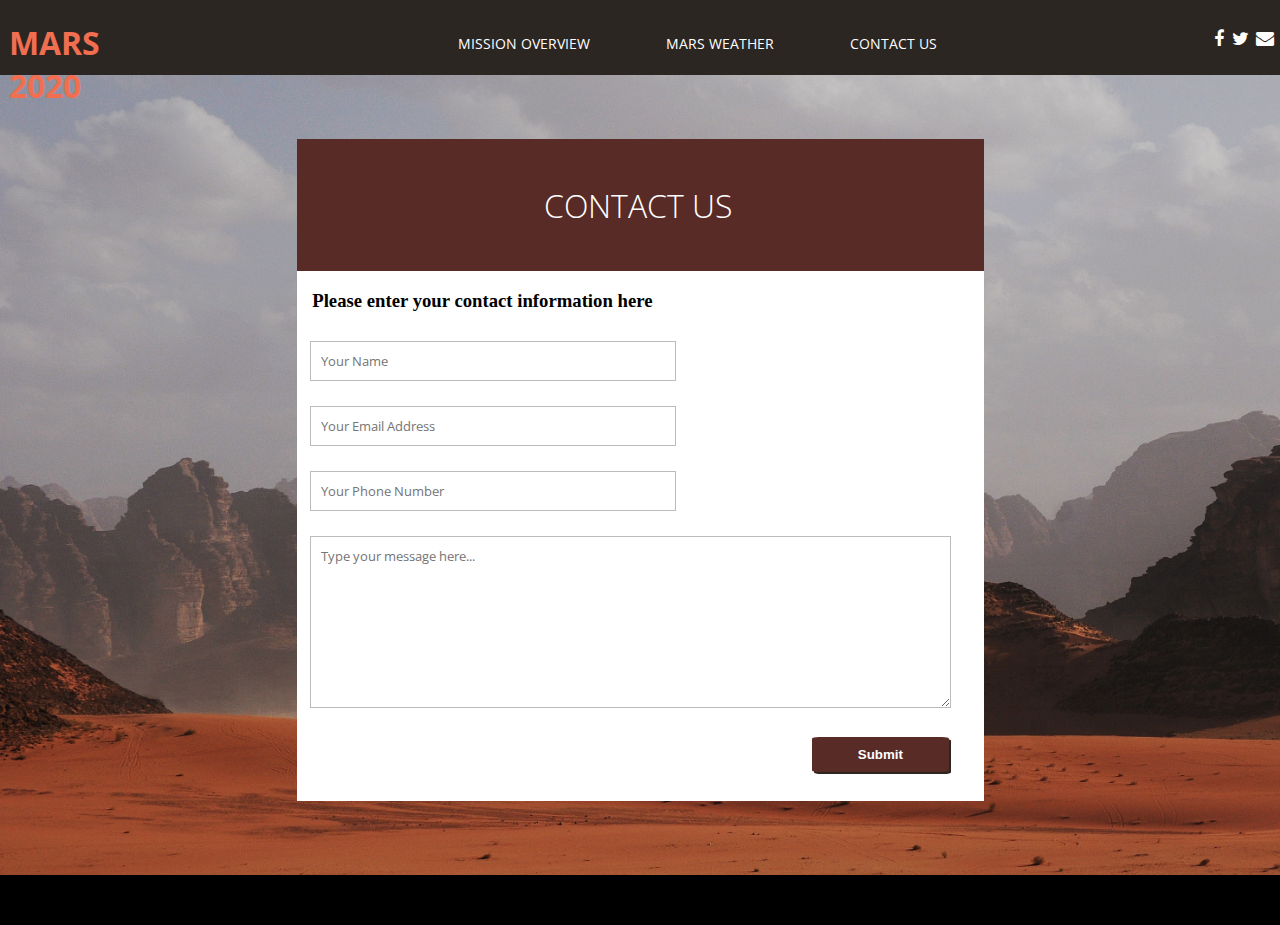
==== contact.html @ 91cb97eb "Initial commit" ====
<!DOCTYPE html>
<html id="contactHTML" lang="en" dir="ltr">
  <head>
    <meta charset="utf-8">
    <meta name="viewport" content="width=device-width, initial-scale=1.0">
    <title>Mars 2020 | Contact Us</title>
    <link rel="stylesheet" href="https://cdnjs.cloudflare.com/ajax/libs/font-awesome/4.7.0/css/font-awesome.min.css">
    <link href="https://fonts.googleapis.com/css?family=Open+Sans&display=swap" rel="stylesheet">
    <link rel="stylesheet" href="/css/style.css">
  </head>
  <body>
    <div id="container">
      <header>
        <h1><a id="logoLink" href="index.html">MARS 2020</a></h1>
        <nav>
          <ul>
            <li class="dropdown">
              <a href="javascript:void(0)" class="dropbtn"><a href="overview.html">Mission Overview</a></a>
              <div class="dropdown-content">
                <a href="timeline.html">Mission Timeline</a>
              </div>
            </li>
            <li><a href="weather.html">Mars Weather</a></li>
            <li><a href="contact.html">Contact Us</a></li>
          </ul>
        </nav>
        <div class="social">
          <a href="#" class="fa fa-facebook"></a>
          <a href="#" class="fa fa-twitter"></a>
          <a href="#" class="fa fa-envelope"></a>
        </div>
      </header>
      <main>
        <section id="contactBox">
          <div id="contactHeader">
            <h2 id="contactH2">CONTACT US</h2>
          </div>
          <form id="marsForm" action="submit.php" method="post">
            <fieldset>
              <legend>
                <h3 id="formH3">Please enter your contact information here</h3>
              </legend>
              <label for="Name"><input id="Name" placeholder="Your Name" type="text" name="Name"></label>
            </fieldset>
            <fieldset>
              <label for="Email"><input id="Email" placeholder="Your Email Address" type="text" name="email"></label>
            </fieldset>
            <fieldset>
              <label for="Number"><input id="Number" placeholder="Your Phone Number" type="tel" name="Number"></label>
            </fieldset>
            <fieldset>
              <label for="Textarea"><textarea id="Textarea" placeholder="Type your message here..."></textarea></label>
            </fieldset>
            <fieldset>
              <button type="submit" name="submit" id="submit">Submit</button>
            </fieldset>
          </form>
        </section>
      </main>
      <footer>
      </footer>
    </div>
  </body>
</html>
---- css/style.css ----
html {
  margin: 0;
  padding: 0;
  background: black;
  background-image: url(/images/marsRover.jpg);
  background-repeat: no-repeat;
  background-size: cover;
}

#contactHTML {
  margin: 0;
  padding: 0;
  background: black;
  background-image: url(/images/mars2.jpg);
  background-repeat: no-repeat;
  background-size: cover;
}

body {
  margin: 0;
  padding: 0;
}

#callToAction {
  position: absolute;
  width: 150px;
  height: 100px;
  top: 53%;
  left: 45%;
}

#container {
  display: grid;
  grid-template-areas: "header"
                       "main"
                       "footer";
}

header {
  grid-area: header;
  height: 75px;
  display: grid;
  grid-template-rows: 100%;
  grid-template-columns: 13.3% 81.3% 5.3%;
  background: #2c2622;
  color: white;
  font-family: 'Open Sans', sans-serif;
}

main {
  grid-area: main;
  height: 800px;
}

footer {
  grid-area: footer;
  height: 50px;
  background: black;
}

h1 {
  width: 100%;
  margin-left: 5%;
  color: #F26E50;
}


/* Navigation */
nav {
  width: 100%;
}

li:first-of-type {
  margin-left: 20%;
}

ul {
}

li {
  list-style: none;
  display: inline-block;
  font-size: 14px;
  text-transform: uppercase;
  margin-left: 4%;
  margin-top: 1%;
}

li:first-of-type:hover {
  color: orange;
}

a {
  cursor: pointer;
}

a:hover {
  color: #f26e50;
}


/*Dropdown Menu*/
li a, .dropbtn {
  display: inline-block;
  color: white;
  text-align: center;
  padding: 8.24px 16px;
  text-decoration: none;
}

li a:hover, .dropdown:hover .dropbtn {
  background-color: #2c2622;
}

li.dropdown {
  display: inline-block;
}

.dropdown-content {
  display: none;
  position: absolute;
  background-color: #2c2622;
  min-width: 160px;
  box-shadow: 0px 2px 8px 0px #2c2622;
  z-index: 1;
  left: 33.7%;
}

.dropdown-content a {
  color: white;
  padding: 12px 16px;
  text-decoration: none;
  display: block;
  text-align: left;
}

.dropdown-content a:hover {background-color: #f26e50;}

.dropdown:hover .dropdown-content {
  display: block;
}


/*Social Media and Mail icons */
.social {
  width: 100%;
}

.fa {
  font-size: 18px;
  margin-top: 44%;
  margin-left: 5%;
  text-decoration: none;
  color: white;
}


/* FRONTPAGE */
#welcomeText {
  margin-left: 53%;
  margin-top: 5%;
  margin-bottom: 0;
  font-size: 63px;
  color: white;
  font-family: 'Open Sans', sans-serif;
  font-weight: 300;
  text-shadow: 2px 2px black;
}

.subText {
  margin-left: 57%;
  margin-top: -0.2%;
  color: white;
  font-size: 20px;
  font-family: 'Open Sans', sans-serif;
  background: #2c2622;
  width: 28%;
  text-align: center;
  box-shadow: 2px 2px #2c2622;
}


/*Contact Form styles*/
#contactBox {
  width: 687px;
  height: 662px;
  background: white;
  margin: 0 auto;
  margin-top: 5%;
}

#contactHeader {
  background: #592B27;
  width: 100%;
  height: 20%;
}

#contactH2 {
  padding-left: 36%;
  padding-top: 6.5%;
  color: white;
  font-family: 'Open Sans', sans-serif;
  font-size: 32px;
  font-weight: 300;
}

#logoLink {
    text-decoration: none;
    color: #F26E50;
}

#marsForm {

}

fieldset {
  border: none;
  margin: 0 0 10px;
  padding: 0;
  padding-top: 10px;
  margin-left: 2%;
  width: 100%;
}

#marsForm input[type="text"],
#marsForm input[type="tel"],
#marsForm input[type="email"],
#marsForm textarea {
  width: 50%;
  border: 1px solid #bbb;
  margin: 0 0 5px;
  padding: 10px;
  font-family: 'Open Sans', sans-serif;
}
#marsForm textarea {
  height: 150px;
  width: 90%;
  max-width: 100%;
}
#marsForm button[type="submit"] {
  padding: 10px;
  width: 20%;
  background: #592b27;
  color: white;
  font-weight: 700;
  border: none;
  margin-left: 73%;
  box-shadow: 2px 2px #2c2622;
  border: none;
  border-radius: 5%;
}
#marsForm button[type="submit"]:hover {
  background: darkgreen;
  color: white;
  text-transform: uppercase;
  font-weight: 700;
  opacity: 0.8;
  cursor: pointer;
}
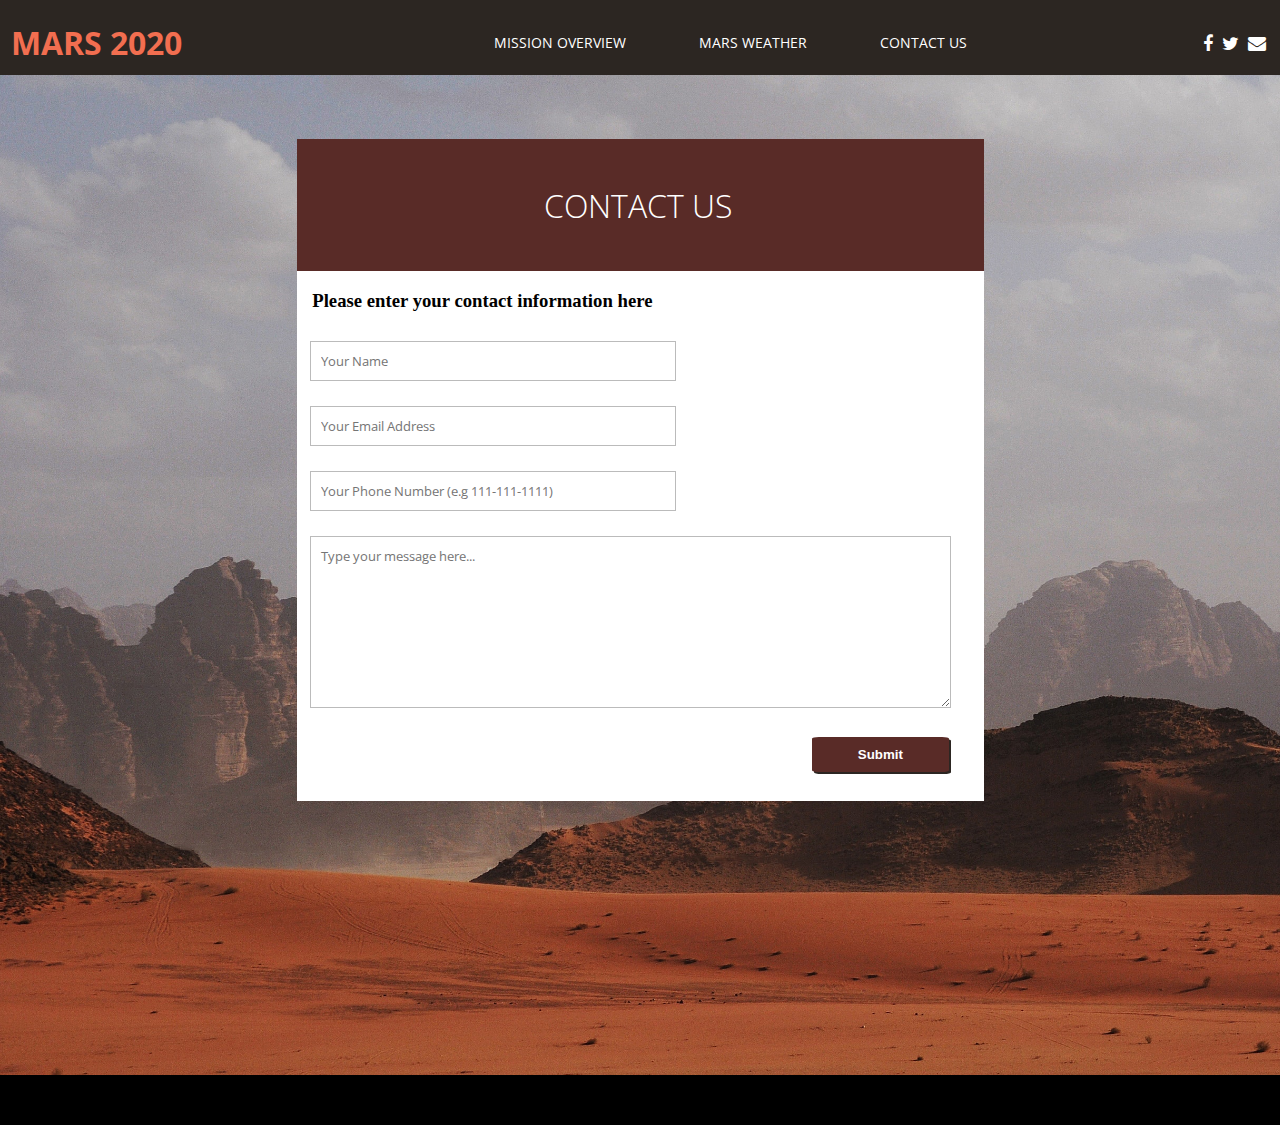
==== commit ca963f5d: "General markup and styling of site" ====
--- a/contact.html
+++ b/contact.html
@@ -1,12 +1,12 @@
 <!DOCTYPE html>
-<html id="contactHTML" lang="en" dir="ltr">
+<html class="navigationHTML" id="contactHTML" lang="en" dir="ltr">
   <head>
     <meta charset="utf-8">
     <meta name="viewport" content="width=device-width, initial-scale=1.0">
     <title>Mars 2020 | Contact Us</title>
     <link rel="stylesheet" href="https://cdnjs.cloudflare.com/ajax/libs/font-awesome/4.7.0/css/font-awesome.min.css">
     <link href="https://fonts.googleapis.com/css?family=Open+Sans&display=swap" rel="stylesheet">
-    <link rel="stylesheet" href="/css/style.css">
+    <link rel="stylesheet" href="css/style.css">
   </head>
   <body>
     <div id="container">
@@ -24,18 +24,28 @@
             <li><a href="contact.html">Contact Us</a></li>
           </ul>
         </nav>
+        <div class="burger">
+          <div class="line"></div>
+          <div class="line"></div>
+          <div class="line"></div>
+          <div class="social">
+            <a href="#" class="fa fa-facebook"></a>
+            <a href="#" class="fa fa-twitter"></a>
+            <a href="#" class="fa fa-envelope"></a>
+          </div>
+        </div>
         <div class="social">
           <a href="#" class="fa fa-facebook"></a>
           <a href="#" class="fa fa-twitter"></a>
           <a href="#" class="fa fa-envelope"></a>
         </div>
       </header>
-      <main>
+      <main class="main" id="contactMain">
         <section id="contactBox">
           <div id="contactHeader">
             <h2 id="contactH2">CONTACT US</h2>
           </div>
-          <form id="marsForm" action="submit.php" method="post">
+          <form name="marsForm" id="marsForm" action="submit.php" method="post" onsubmit="return formValitation()">
             <fieldset>
               <legend>
                 <h3 id="formH3">Please enter your contact information here</h3>
@@ -46,10 +56,10 @@
               <label for="Email"><input id="Email" placeholder="Your Email Address" type="text" name="email"></label>
             </fieldset>
             <fieldset>
-              <label for="Number"><input id="Number" placeholder="Your Phone Number" type="tel" name="Number"></label>
+              <label for="Number"><input id="Number" placeholder="Your Phone Number (e.g 111-111-1111)" type="tel" name="Number"></label>
             </fieldset>
             <fieldset>
-              <label for="Textarea"><textarea id="Textarea" placeholder="Type your message here..."></textarea></label>
+              <label for="Textarea"><textarea id="Textarea" placeholder="Type your message here..." name="text"></textarea></label>
             </fieldset>
             <fieldset>
               <button type="submit" name="submit" id="submit">Submit</button>
@@ -57,8 +67,16 @@
           </form>
         </section>
       </main>
-      <footer>
+      <div id="newMain"></div>
+      <footer id="footer">
+        <div class="socialMobile">
+          <a href="#" class="fa fa-facebook"></a>
+          <a href="#" class="fa fa-twitter"></a>
+          <a href="#" class="fa fa-envelope"></a>
+        </div>
       </footer>
     </div>
+    <script src="/js/script.js"></script>
+    <script src="js/form.js"></script>
   </body>
 </html>
--- a/css/style.css
+++ b/css/style.css
@@ -7,26 +7,9 @@
   background-size: cover;
 }
 
-#contactHTML {
-  margin: 0;
-  padding: 0;
-  background: black;
-  background-image: url(/images/mars2.jpg);
-  background-repeat: no-repeat;
-  background-size: cover;
-}
-
 body {
   margin: 0;
   padding: 0;
-}
-
-#callToAction {
-  position: absolute;
-  width: 150px;
-  height: 100px;
-  top: 53%;
-  left: 45%;
 }
 
 #container {
@@ -41,7 +24,7 @@
   height: 75px;
   display: grid;
   grid-template-rows: 100%;
-  grid-template-columns: 13.3% 81.3% 5.3%;
+  grid-template-columns: 17.3% 75.3% 7.3%;
   background: #2c2622;
   color: white;
   font-family: 'Open Sans', sans-serif;
@@ -49,7 +32,7 @@
 
 main {
   grid-area: main;
-  height: 800px;
+  height: 1000px;
 }
 
 footer {
@@ -62,6 +45,10 @@
   width: 100%;
   margin-left: 5%;
   color: #F26E50;
+}
+
+p {
+  font-family: 'Open Sans', sans-serif;
 }
 
 
@@ -143,15 +130,19 @@
 
 /*Social Media and Mail icons */
 .social {
-  width: 100%;
+  margin: 0 auto;
+}
+
+.socialMobile {
+  display: none;
 }
 
 .fa {
   font-size: 18px;
-  margin-top: 44%;
-  margin-left: 5%;
   text-decoration: none;
   color: white;
+  margin-top: 35px;
+  margin-left: 5px;
 }
 
 
@@ -181,6 +172,15 @@
 
 
 /*Contact Form styles*/
+#contactHTML {
+  margin: 0;
+  padding: 0;
+  background: black;
+  background-image: url(/images/mars2.jpg);
+  background-repeat: no-repeat;
+  background-size: cover;
+}
+
 #contactBox {
   width: 687px;
   height: 662px;
@@ -257,3 +257,335 @@
   opacity: 0.8;
   cursor: pointer;
 }
+
+
+.burger {
+  display: none;
+}
+
+
+/* TABLET STYLES */
+
+@media screen and (max-width: 980px) {
+  header {
+    grid-area: header;
+    height: 100px;
+    display: grid;
+    grid-template-rows: 100%;
+    grid-template-columns: 17.3% 75.3% 7.3%;
+    background: #2c2622;
+    color: white;
+    font-family: 'Open Sans', sans-serif;
+  }
+
+  #container {
+    width: 100%;
+    max-width: 980px;
+  }
+
+  #newMain {
+    display: none;
+  }
+
+  .main {
+    height: 1100px;
+  }
+
+  h1 {
+    margin-top: 15%;
+    margin-left: 7%;
+    text-align: center;
+  }
+
+  h2#welcomeText {
+    margin-left: 6%;
+    margin-top: 30%;
+  }
+
+  .subText {
+    margin-left: 6%;
+    width: 70%;
+  }
+
+  .social {
+    display: none;
+  }
+
+  .burger {
+    display: block;
+  }
+
+  .line {
+    background: white;
+    width: 65%;
+    height: 6%;
+    margin-top: 12%;
+  }
+
+  .line:first-of-type {
+    margin-top: 65%;
+  }
+
+  ul {
+    display: none;
+  }
+
+
+  /* Burger Div */
+  .burgerDiv {
+    width: 100%;
+    background: #592B27;
+    display: grid;
+    grid-template-columns: 100%;
+    grid-template-rows: 22% 22% 22% 22%;
+    font-family: 'Open Sans', sans-serif;
+  }
+
+  div.burgerLinks a {
+    width: 100%;
+    font-size: 32px;
+    color: white;
+    padding-top: 7%;
+    margin-left: 33%;
+    text-align: center;
+  }
+
+  .linkHr {
+    width: 100%;
+    margin-top: 15.3%;
+  }
+
+  .linkH3 {
+    margin-left: 0%;
+    margin-top: 4.7%;
+  }
+
+  .linkH3:first-of-type {
+    margin-left: 0%;
+    margin-top: -2%;
+  }
+
+  .containDiv {
+    display: block;
+    padding-top: 70px;
+    padding-bottom: 0px;
+    background: #592B27;
+  }
+
+  .containDivNone {
+    display: none;
+  }
+
+  .close {
+    position: absolute;
+    font-size: 50px;
+    color: white;
+    top: 5%;
+    right: 3%;
+  }
+
+  .closeHidden {
+    display: none;
+  }
+
+  .open {
+    display: inline-block;
+  }
+
+/*CONTACT US STYLES*/
+#contactBox {
+  width: 90%;
+  height: 900px;
+}
+
+#contactHTML {
+  margin: 0;
+  padding: 0;
+  background: black;
+  background-image: url(/images/mars2.jpg);
+  background-repeat: no-repeat;
+  background-size: cover;
+}
+}
+
+@media screen and (max-width: 480px) {
+  html {
+    height: 100%;
+  }
+
+  header {
+    height: 100px;
+    grid-template-rows: 100%;
+    grid-template-columns: 50% 35% 15%;
+    background: #2c2622;
+    color: white;
+    font-family: 'Open Sans', sans-serif;
+  }
+
+  #container {
+    width: 100%;
+    max-width: 480px;
+  }
+
+  .main {
+    height: 580px;
+  }
+
+  .socialMobile {
+    margin-left: 25%;
+  }
+
+  .fa {
+    font-size: 32px;
+    margin-left: 10%;
+    margin-bottom: 0%;
+    margin-top: 7%;
+  }
+
+  footer {
+    opacity: 0.8;
+    height: 70px;
+  }
+
+
+  /*FRONTPAGE STYLES*/
+  h2#welcomeText {
+    margin-left: 1%;
+    margin-top: 1%;
+    font-size: 42px;
+  }
+
+  .subText {
+    font-size: 16px;
+    width: 90%;
+  }
+
+
+  /*CONTACT US STYLES*/
+  #contactMain {
+    height: 700px;
+  }
+
+  #contactBox {
+    width: 100%;
+    height: 100%;
+    margin-top: -7%;
+    text-align: center;
+  }
+
+  #contactH2 {
+    padding-top: 10%;
+    padding-left: 0%;
+    width: 100%;
+  }
+
+  #contactHeader {
+  }
+
+  #contactHTML {
+    margin: 0;
+    padding: 0;
+    background: black;
+    background-image: url(/images/mars2.jpg);
+    background-repeat: no-repeat;
+    background-size: cover;
+  }
+
+
+  /* Burger Div */
+  .burgerDiv {
+    width: 100%;
+    display: grid;
+    grid-template-columns: 100%;
+    grid-template-rows: 22% 22% 22% 22%;
+    text-align: center;
+  }
+
+  div.burgerLinks a {
+    width: 100%;
+    font-size: 22px;
+    padding-top: 0;
+    margin-left: 0%;
+    text-align: center;
+    text-decoration: none;
+  }
+
+  .linkHr {
+    width: 100%;
+    margin-top: 16.3%;
+    padding-top: 0%;
+  }
+
+  .linkH3 {
+    margin-left: 0%;
+    margin-top: 13%;
+  }
+
+  .linkH3:first-of-type {
+    margin-left: 0%;
+    margin-top: -9%;
+  }
+
+  .containDiv {
+    padding-top: 80px;
+  }
+
+  .close {
+    position: absolute;
+    font-size: 30px;
+    color: white;
+    top: 0%;
+    right: 5%;
+    font-weight: bold;
+  }
+
+
+  /*Contact Form styles*/
+  #contactHTML {
+    background-image: url(/images/mars2.jpg);
+    background-repeat: no-repeat;
+    background-size: cover;
+  }
+
+  #marsForm {
+
+  }
+
+  fieldset {
+    margin: 0 0 10px;
+    padding: 0;
+    padding-top: 10px;
+    margin-left: 0%;
+  }
+
+  #marsForm input[type="text"],
+  #marsForm input[type="tel"],
+  #marsForm input[type="email"],
+  #marsForm textarea {
+    width: 90%;
+    margin: 0 0 5px;
+    padding: 10px;
+  }
+  #marsForm textarea {
+    height: 150px;
+    width: 90%;
+    max-width: 100%;
+  }
+  #marsForm button[type="submit"] {
+    padding: 15px;
+    width: 40%;
+    border: none;
+    margin-left: 0%;
+    border: none;
+    border-radius: 5%;
+  }/*
+  #marsForm button[type="submit"]:hover {
+    background: darkgreen;
+    color: white;
+    text-transform: uppercase;
+    font-weight: 700;
+    opacity: 0.8;
+    cursor: pointer;
+  }*/
+
+}
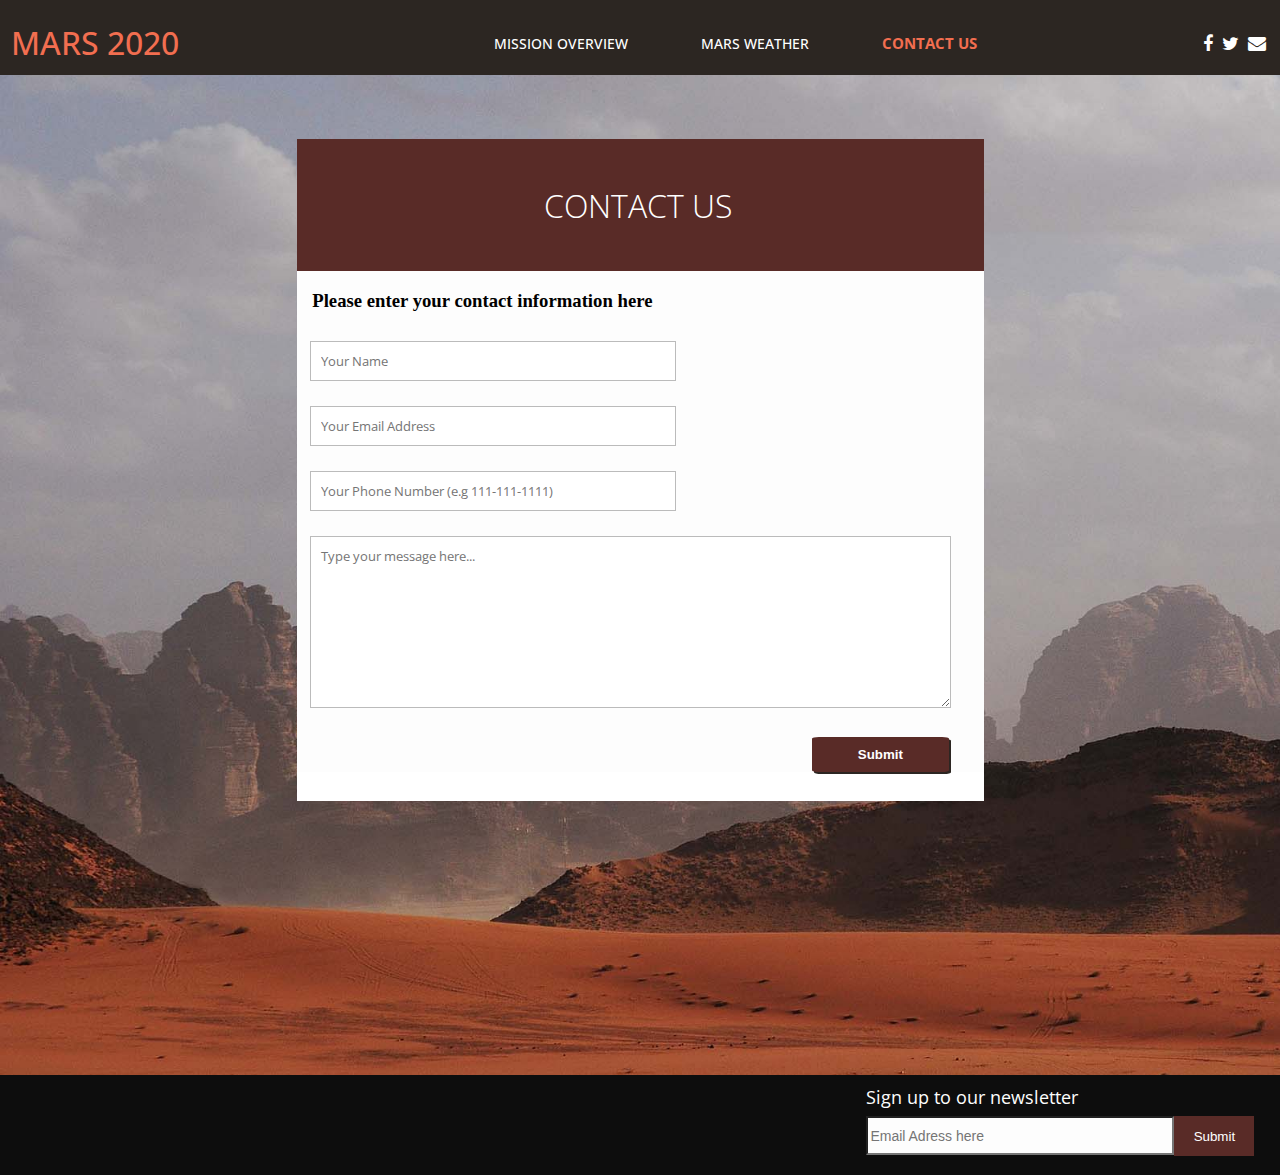
==== commit db43e246: "Resized images, changed colors and worked on improving responsiveness" ====
--- a/contact.html
+++ b/contact.html
@@ -21,7 +21,7 @@
               </div>
             </li>
             <li><a href="weather.html">Mars Weather</a></li>
-            <li><a href="contact.html">Contact Us</a></li>
+            <li><a class="active" href="contact.html">Contact Us</a></li>
           </ul>
         </nav>
         <div class="burger">
@@ -74,6 +74,10 @@
           <a href="#" class="fa fa-twitter"></a>
           <a href="#" class="fa fa-envelope"></a>
         </div>
+        <div class="desktopFooter">
+          <p class="newsletterP">Sign up to our newsletter</p>
+          <input type="email" name="" type="submit" placeholder="Email Adress here"><input type="submit">
+        </div>
       </footer>
     </div>
     <script src="/js/script.js"></script>
--- a/css/style.css
+++ b/css/style.css
@@ -2,7 +2,7 @@
   margin: 0;
   padding: 0;
   background: black;
-  background-image: url(/images/marsRover.jpg);
+  background-image: url(/images/marsRover2.jpg);
   background-repeat: no-repeat;
   background-size: cover;
 }
@@ -35,12 +35,6 @@
   height: 1000px;
 }
 
-footer {
-  grid-area: footer;
-  height: 50px;
-  background: black;
-}
-
 h1 {
   width: 100%;
   margin-left: 5%;
@@ -49,6 +43,7 @@
 
 p {
   font-family: 'Open Sans', sans-serif;
+  color: #fdfdfd;
 }
 
 
@@ -79,10 +74,19 @@
 
 a {
   cursor: pointer;
+  font-weight: 500;
 }
 
 a:hover {
   color: #f26e50;
+  font-size: 1.1em;
+  transition: 1s;
+}
+
+.active {
+  color: #f26e50;
+  font-size: 1.1em;
+  font-weight: bold;
 }
 
 
@@ -110,7 +114,7 @@
   min-width: 160px;
   box-shadow: 0px 2px 8px 0px #2c2622;
   z-index: 1;
-  left: 33.7%;
+  left: 35.7%;
 }
 
 .dropdown-content a {
@@ -152,7 +156,7 @@
   margin-top: 5%;
   margin-bottom: 0;
   font-size: 63px;
-  color: white;
+  color: #fdfdfd;
   font-family: 'Open Sans', sans-serif;
   font-weight: 300;
   text-shadow: 2px 2px black;
@@ -161,9 +165,7 @@
 .subText {
   margin-left: 57%;
   margin-top: -0.2%;
-  color: white;
   font-size: 20px;
-  font-family: 'Open Sans', sans-serif;
   background: #2c2622;
   width: 28%;
   text-align: center;
@@ -176,7 +178,7 @@
   margin: 0;
   padding: 0;
   background: black;
-  background-image: url(/images/mars2.jpg);
+  background-image: url(../images/mars1.jpg);
   background-repeat: no-repeat;
   background-size: cover;
 }
@@ -205,12 +207,13 @@
 }
 
 #logoLink {
-    text-decoration: none;
-    color: #F26E50;
-}
-
-#marsForm {
-
+  text-decoration: none;
+  color: #F26E50;
+}
+
+#logoLink:hover {
+  transition: 0;
+  font-size: 1em;
 }
 
 fieldset {
@@ -220,6 +223,10 @@
   padding-top: 10px;
   margin-left: 2%;
   width: 100%;
+}
+
+#marsForm {
+  background: #fdfdfd;
 }
 
 #marsForm input[type="text"],
@@ -264,6 +271,48 @@
 }
 
 
+/*Footer*/
+footer {
+  grid-area: footer;
+  height: 100px;
+  background: #0d0d0d;
+}
+
+.desktopFooter {
+  display: block;
+  position: absolute;
+  right: 2%;
+}
+
+.newsletterP {
+  font-size: 18px;
+  margin-top: 2.5%;
+  margin-bottom: 2%;
+}
+
+footer input[type="submit"] {
+  height: 40px;
+  width: 80px;
+  margin-top: 0px;
+  border: none;
+  color: white;
+  background: #592b27;
+  cursor: pointer;
+}
+
+footer input[type="submit"]:hover {
+  background: #f26e50;
+}
+
+footer input[type="email"] {
+  height: 33px;
+  width: 300px;
+  margin-top: 0px;
+  font-size: 14px;
+  background: #fdfdfd;
+}
+
+
 /* TABLET STYLES */
 
 @media screen and (max-width: 980px) {
@@ -274,7 +323,7 @@
     grid-template-rows: 100%;
     grid-template-columns: 17.3% 75.3% 7.3%;
     background: #2c2622;
-    color: white;
+    color: #fdfdfd;
     font-family: 'Open Sans', sans-serif;
   }
 
@@ -392,6 +441,7 @@
     display: inline-block;
   }
 
+
 /*CONTACT US STYLES*/
 #contactBox {
   width: 90%;
@@ -402,10 +452,31 @@
   margin: 0;
   padding: 0;
   background: black;
-  background-image: url(/images/mars2.jpg);
+  background-image: url(../images/mars1.jpg);
   background-repeat: no-repeat;
   background-size: cover;
 }
+
+
+/*Footer*/
+footer {
+  height: 70px;
+}
+
+.desktopFooter {
+  display: none;
+}
+.socialMobile {
+  margin-left: 33%;
+  display: block;
+}
+
+.fa {
+  font-size: 32px;
+  margin-left: 10%;
+  margin-top: 3%;
+}
+
 }
 
 @media screen and (max-width: 480px) {
@@ -442,11 +513,6 @@
     margin-top: 7%;
   }
 
-  footer {
-    opacity: 0.8;
-    height: 70px;
-  }
-
 
   /*FRONTPAGE STYLES*/
   h2#welcomeText {
@@ -578,14 +644,22 @@
     margin-left: 0%;
     border: none;
     border-radius: 5%;
-  }/*
-  #marsForm button[type="submit"]:hover {
-    background: darkgreen;
-    color: white;
-    text-transform: uppercase;
-    font-weight: 700;
-    opacity: 0.8;
-    cursor: pointer;
-  }*/
-
-}
+  }
+
+
+/*Footer*/
+footer {
+  opacity: 1;
+  height: 70px;
+}
+
+.desktopFooter {
+  display: none;
+}
+
+.socialMobile {
+  display: block;
+  margin-left: 25%;
+}
+
+}
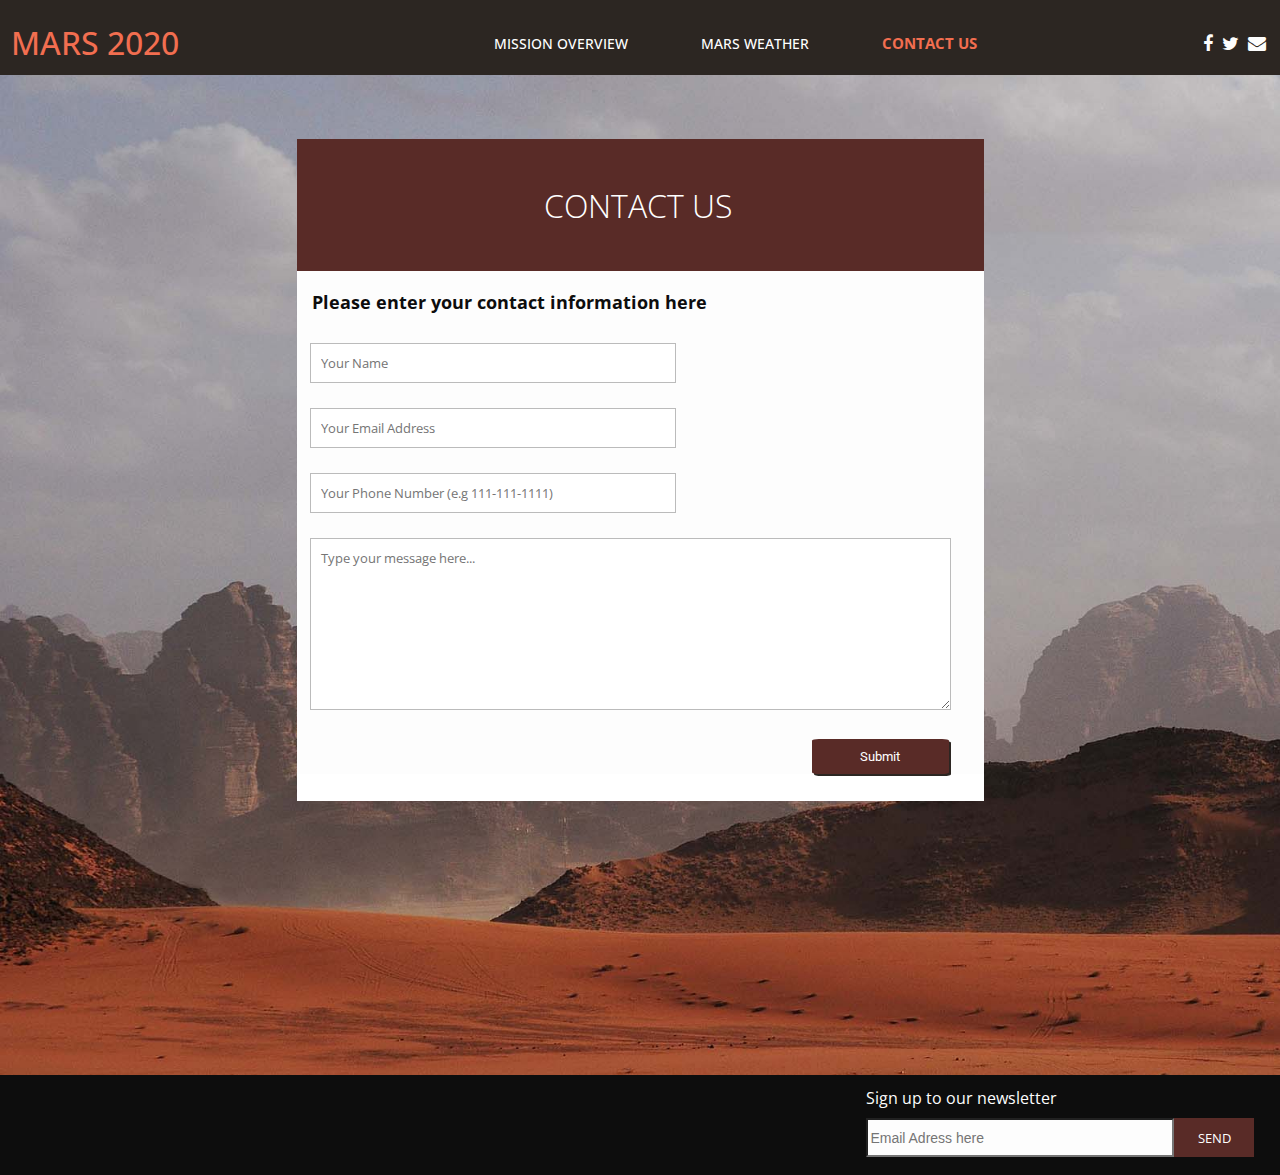
==== commit 835a498a: "Changed some styling and changed the function for calculating wind speed" ====
--- a/contact.html
+++ b/contact.html
@@ -4,8 +4,10 @@
     <meta charset="utf-8">
     <meta name="viewport" content="width=device-width, initial-scale=1.0">
     <title>Mars 2020 | Contact Us</title>
+    <meta name="description" content="Contact form for contacting us with questions regarding the Mars 2020 mission">
     <link rel="stylesheet" href="https://cdnjs.cloudflare.com/ajax/libs/font-awesome/4.7.0/css/font-awesome.min.css">
     <link href="https://fonts.googleapis.com/css?family=Open+Sans&display=swap" rel="stylesheet">
+    <link href="https://fonts.googleapis.com/css?family=Roboto&display=swap" rel="stylesheet">
     <link rel="stylesheet" href="css/style.css">
   </head>
   <body>
@@ -48,7 +50,7 @@
           <form name="marsForm" id="marsForm" action="submit.php" method="post" onsubmit="return formValitation()">
             <fieldset>
               <legend>
-                <h3 id="formH3">Please enter your contact information here</h3>
+                <p id="formP">Please enter your contact information here</p>
               </legend>
               <label for="Name"><input id="Name" placeholder="Your Name" type="text" name="Name"></label>
             </fieldset>
@@ -76,7 +78,9 @@
         </div>
         <div class="desktopFooter">
           <p class="newsletterP">Sign up to our newsletter</p>
-          <input type="email" name="" type="submit" placeholder="Email Adress here"><input type="submit">
+          <label for="Email"></label>
+            <input type="text" name="email" placeholder="Email Adress here"><input type="button" value="SEND">
+          </label>
         </div>
       </footer>
     </div>
--- a/css/style.css
+++ b/css/style.css
@@ -44,6 +44,7 @@
 p {
   font-family: 'Open Sans', sans-serif;
   color: #fdfdfd;
+  line-height: 26px;
 }
 
 
@@ -54,9 +55,6 @@
 
 li:first-of-type {
   margin-left: 20%;
-}
-
-ul {
 }
 
 li {
@@ -144,7 +142,7 @@
 .fa {
   font-size: 18px;
   text-decoration: none;
-  color: white;
+  color: #fdfdfd;
   margin-top: 35px;
   margin-left: 5px;
 }
@@ -152,14 +150,17 @@
 
 /* FRONTPAGE */
 #welcomeText {
+  background: #592b27;
   margin-left: 53%;
   margin-top: 5%;
   margin-bottom: 0;
+  padding-left: 0.5%;
   font-size: 63px;
   color: #fdfdfd;
   font-family: 'Open Sans', sans-serif;
   font-weight: 300;
   text-shadow: 2px 2px black;
+  box-shadow: 2px 2px #0d0d0d;
 }
 
 .subText {
@@ -204,6 +205,12 @@
   font-family: 'Open Sans', sans-serif;
   font-size: 32px;
   font-weight: 300;
+}
+
+#formP {
+  color: #0d0d0d;
+  font-size: 18px;
+  font-weight: bold;
 }
 
 #logoLink {
@@ -245,11 +252,12 @@
   max-width: 100%;
 }
 #marsForm button[type="submit"] {
+  font-family: 'Roboto', sans-serif;
   padding: 10px;
   width: 20%;
   background: #592b27;
   color: white;
-  font-weight: 700;
+  font-weight: 400;
   border: none;
   margin-left: 73%;
   box-shadow: 2px 2px #2c2622;
@@ -260,9 +268,10 @@
   background: darkgreen;
   color: white;
   text-transform: uppercase;
-  font-weight: 700;
-  opacity: 0.8;
+  font-weight: 400;
   cursor: pointer;
+  font-size: 1em;
+  transition: 1s;
 }
 
 
@@ -276,6 +285,7 @@
   grid-area: footer;
   height: 100px;
   background: #0d0d0d;
+  color: #fdfdfd;
 }
 
 .desktopFooter {
@@ -285,13 +295,14 @@
 }
 
 .newsletterP {
-  font-size: 18px;
+  font-size: 16px;
   margin-top: 2.5%;
   margin-bottom: 2%;
 }
 
-footer input[type="submit"] {
-  height: 40px;
+footer input[type="button"] {
+  font-family: 'Open Sans', sans-serif;
+  height: 39px;
   width: 80px;
   margin-top: 0px;
   border: none;
@@ -300,11 +311,14 @@
   cursor: pointer;
 }
 
-footer input[type="submit"]:hover {
-  background: #f26e50;
-}
-
-footer input[type="email"] {
+footer input[type="button"]:hover {
+  background: darkgreen;
+  font-size: 1em;
+  transition: 1s;
+  text-transform: uppercase;
+}
+
+footer input[type="text"] {
   height: 33px;
   width: 300px;
   margin-top: 0px;
@@ -317,14 +331,7 @@
 
 @media screen and (max-width: 980px) {
   header {
-    grid-area: header;
     height: 100px;
-    display: grid;
-    grid-template-rows: 100%;
-    grid-template-columns: 17.3% 75.3% 7.3%;
-    background: #2c2622;
-    color: #fdfdfd;
-    font-family: 'Open Sans', sans-serif;
   }
 
   #container {
@@ -341,8 +348,8 @@
   }
 
   h1 {
-    margin-top: 15%;
-    margin-left: 7%;
+    margin-top: 5%;
+    margin-left: 0;
     text-align: center;
   }
 
@@ -405,19 +412,19 @@
   }
 
   .linkH3 {
-    margin-left: 0%;
+    margin-left: 0;
     margin-top: 4.7%;
   }
 
   .linkH3:first-of-type {
-    margin-left: 0%;
+    margin-left: 0;
     margin-top: -2%;
   }
 
   .containDiv {
     display: block;
     padding-top: 70px;
-    padding-bottom: 0px;
+    padding-bottom: 0;
     background: #592B27;
   }
 
@@ -486,15 +493,10 @@
 
   header {
     height: 100px;
-    grid-template-rows: 100%;
     grid-template-columns: 50% 35% 15%;
-    background: #2c2622;
-    color: white;
-    font-family: 'Open Sans', sans-serif;
   }
 
   #container {
-    width: 100%;
     max-width: 480px;
   }
 
@@ -507,17 +509,21 @@
   }
 
   .fa {
-    font-size: 32px;
     margin-left: 10%;
     margin-bottom: 0%;
     margin-top: 7%;
   }
 
+  h1 {
+    margin-top: 15%;
+    margin-left: 0;
+  }
+
 
   /*FRONTPAGE STYLES*/
   h2#welcomeText {
     margin-left: 1%;
-    margin-top: 1%;
+    margin-top: 10%;
     font-size: 42px;
   }
 
@@ -543,9 +549,6 @@
     padding-top: 10%;
     padding-left: 0%;
     width: 100%;
-  }
-
-  #contactHeader {
   }
 
   #contactHTML {
@@ -613,15 +616,15 @@
     background-size: cover;
   }
 
-  #marsForm {
-
-  }
-
   fieldset {
     margin: 0 0 10px;
     padding: 0;
     padding-top: 10px;
     margin-left: 0%;
+  }
+
+  #formP {
+    width: 90%;
   }
 
   #marsForm input[type="text"],
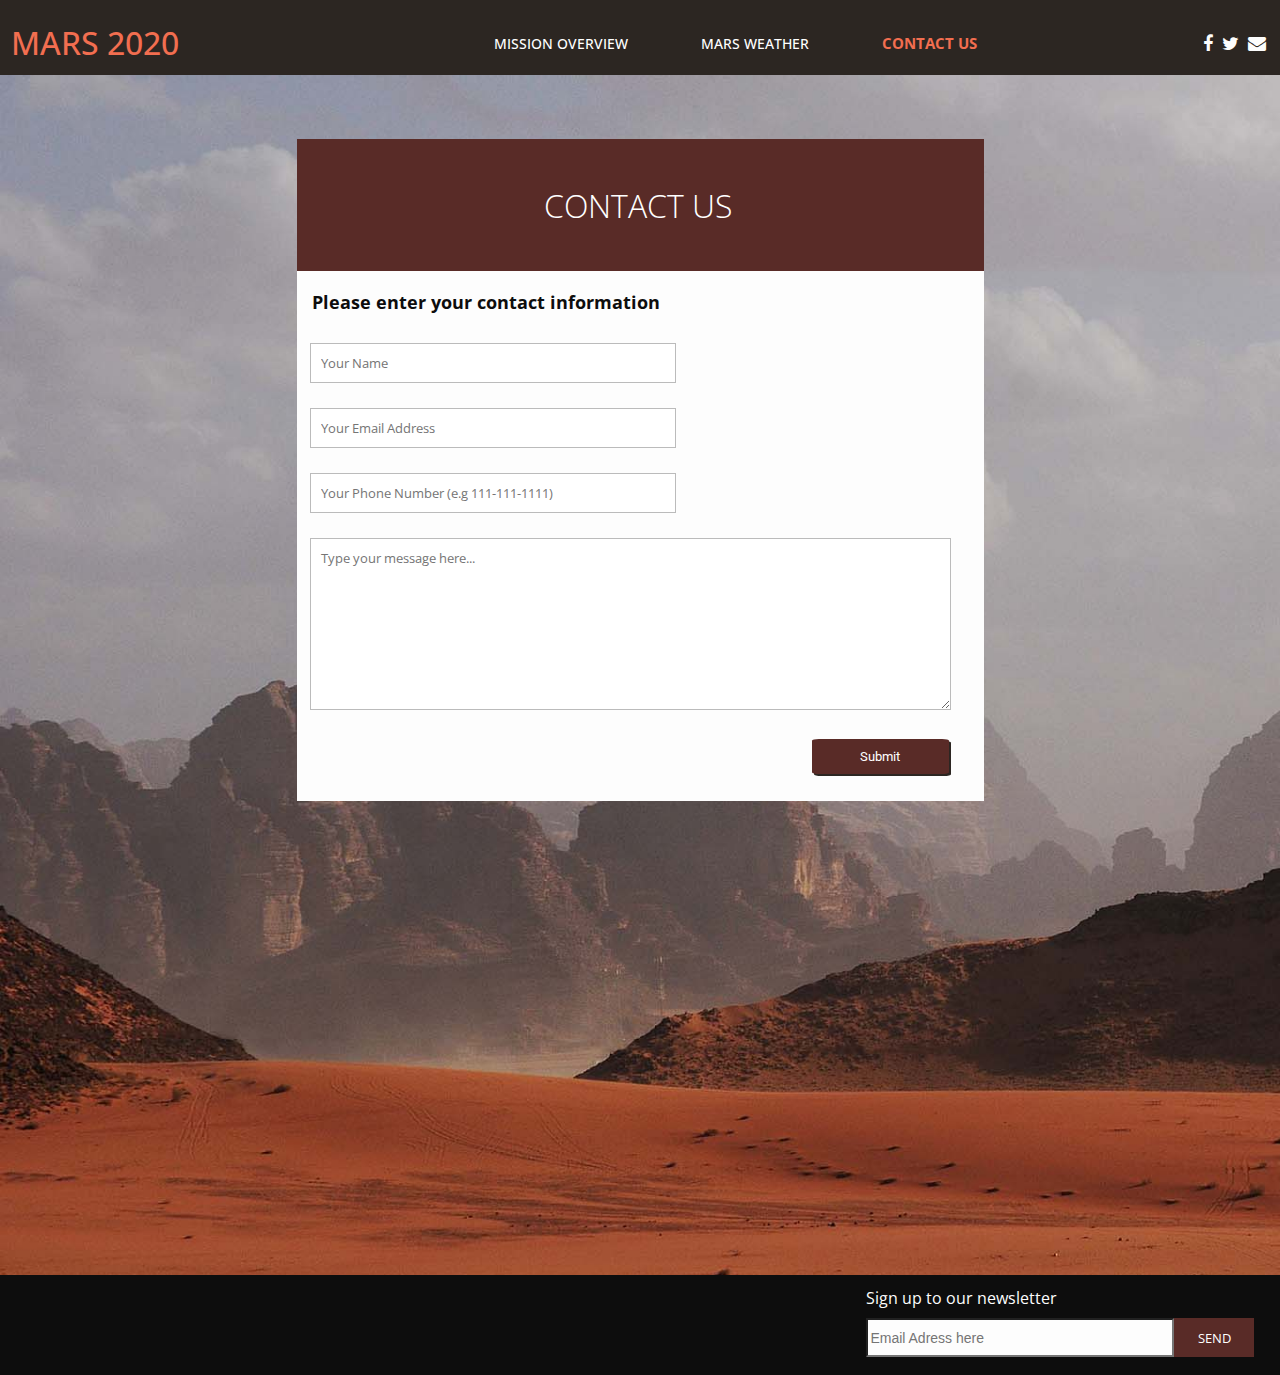
==== commit 5e3d0fd8: "Made improvements to burger, form and general styling" ====
--- a/contact.html
+++ b/contact.html
@@ -26,16 +26,9 @@
             <li><a class="active" href="contact.html">Contact Us</a></li>
           </ul>
         </nav>
-        <div class="burger">
-          <div class="line"></div>
-          <div class="line"></div>
-          <div class="line"></div>
-          <div class="social">
-            <a href="#" class="fa fa-facebook"></a>
-            <a href="#" class="fa fa-twitter"></a>
-            <a href="#" class="fa fa-envelope"></a>
-          </div>
-        </div>
+        <button aria-label="menu" class="burger">
+          <i class="fa fa-bars"></i>
+        </button>
         <div class="social">
           <a href="#" class="fa fa-facebook"></a>
           <a href="#" class="fa fa-twitter"></a>
@@ -47,10 +40,10 @@
           <div id="contactHeader">
             <h2 id="contactH2">CONTACT US</h2>
           </div>
-          <form name="marsForm" id="marsForm" action="submit.php" method="post" onsubmit="return formValitation()">
+          <form name="marsForm" id="marsForm" onsubmit="return formValitation()">
             <fieldset>
               <legend>
-                <p id="formP">Please enter your contact information here</p>
+                <p id="formP">Please enter your contact information</p>
               </legend>
               <label for="Name"><input id="Name" placeholder="Your Name" type="text" name="Name"></label>
             </fieldset>
--- a/css/style.css
+++ b/css/style.css
@@ -13,6 +13,7 @@
 }
 
 #container {
+  display:-ms-grid;
   display: grid;
   grid-template-areas: "header"
                        "main"
@@ -32,7 +33,34 @@
 
 main {
   grid-area: main;
-  height: 1000px;
+  height: 1200px;
+}
+
+#callToAction {
+  font-size: 32px;
+  border: none;
+  padding: 10px;
+  margin-left: 43%;
+  margin-top: 15%;
+  background: #592b27;
+  box-shadow: 3px 4px #0d0d0d;
+  color: #fdfdfd;
+  cursor: pointer;
+  border-radius: 10px;
+}
+
+#callToAction:hover {
+  background: darkgreen;
+}
+
+#callToAction a {
+  text-decoration: none;
+  color: #fdfdfd;
+}
+
+#callToAction a:hover {
+  font-size: 1.1em;
+  transition: 1s;
 }
 
 h1 {
@@ -55,6 +83,10 @@
 
 li:first-of-type {
   margin-left: 20%;
+}
+
+li:first-of-type:hover {
+  color: orange;
 }
 
 li {
@@ -66,10 +98,6 @@
   margin-top: 1%;
 }
 
-li:first-of-type:hover {
-  color: orange;
-}
-
 a {
   cursor: pointer;
   font-weight: 500;
@@ -85,6 +113,15 @@
   color: #f26e50;
   font-size: 1.1em;
   font-weight: bold;
+}
+
+button.burger {
+  background: #2c2622;
+  border: none;
+}
+
+.burger .fa {
+  margin-top: 12%;
 }
 
 
@@ -178,7 +215,7 @@
 #contactHTML {
   margin: 0;
   padding: 0;
-  background: black;
+  background: #0d0d0d;
   background-image: url(../images/mars1.jpg);
   background-repeat: no-repeat;
   background-size: cover;
@@ -187,7 +224,7 @@
 #contactBox {
   width: 687px;
   height: 662px;
-  background: white;
+  background: #fdfdfd;
   margin: 0 auto;
   margin-top: 5%;
 }
@@ -347,6 +384,11 @@
     height: 1100px;
   }
 
+  #callToAction {
+    margin-left: 30%;
+    margin-top: 15%;
+  }
+
   h1 {
     margin-top: 5%;
     margin-left: 0;
@@ -367,86 +409,82 @@
     display: none;
   }
 
-  .burger {
-    display: block;
-  }
-
-  .line {
-    background: white;
-    width: 65%;
-    height: 6%;
-    margin-top: 12%;
-  }
-
-  .line:first-of-type {
-    margin-top: 65%;
-  }
-
-  ul {
-    display: none;
-  }
-
-
-  /* Burger Div */
-  .burgerDiv {
-    width: 100%;
-    background: #592B27;
-    display: grid;
-    grid-template-columns: 100%;
-    grid-template-rows: 22% 22% 22% 22%;
-    font-family: 'Open Sans', sans-serif;
-  }
-
-  div.burgerLinks a {
-    width: 100%;
-    font-size: 32px;
-    color: white;
-    padding-top: 7%;
-    margin-left: 33%;
-    text-align: center;
-  }
-
-  .linkHr {
-    width: 100%;
-    margin-top: 15.3%;
-  }
-
-  .linkH3 {
-    margin-left: 0;
-    margin-top: 4.7%;
-  }
-
-  .linkH3:first-of-type {
-    margin-left: 0;
-    margin-top: -2%;
-  }
-
-  .containDiv {
-    display: block;
-    padding-top: 70px;
-    padding-bottom: 0;
-    background: #592B27;
-  }
-
-  .containDivNone {
-    display: none;
-  }
-
-  .close {
-    position: absolute;
-    font-size: 50px;
-    color: white;
-    top: 5%;
-    right: 3%;
-  }
-
-  .closeHidden {
-    display: none;
-  }
-
-  .open {
-    display: inline-block;
-  }
+.burger {
+  display: block;
+}
+
+ul {
+  display: none;
+}
+
+
+/* Burger Div */
+.burgerDiv {
+  width: 100%;
+  background: #592B27;
+  display: grid;
+  grid-template-columns: 100%;
+  grid-template-rows: 22% 22% 22% 22%;
+  font-family: 'Open Sans', sans-serif;
+}
+
+div.burgerLinks a {
+  width: 100%;
+  font-size: 32px;
+  color: white;
+  padding-top: 7%;
+  margin-left: 33%;
+  text-align: center;
+}
+
+.linkHr {
+  width: 100%;
+  margin-top: 15.3%;
+}
+
+.linkH3 {
+  margin-left: 0;
+  margin-top: 120px;
+  font-family: 'Open Sans', sans-serif;
+}
+
+.linkH3 a {
+  text-decoration: none;
+}
+
+.linkH3:first-of-type {
+  margin-left: 0;
+  margin-top: 6.2%;
+}
+
+.containDiv {
+  display: block;
+  padding-top: 70px;
+  padding-bottom: 0;
+  background: #592B27;
+}
+
+.containDivNone {
+  display: none;
+}
+
+.close {
+  position: absolute;
+  font-size: 50px;
+  color: #fdfdfd;
+  top: 0;
+  right: 3.2%;
+  font-weight: bold;
+  font-family: 'Open Sans', sans-serif;
+}
+
+.closeHidden {
+  display: none;
+}
+
+.open {
+  display: inline-block;
+}
 
 
 /*CONTACT US STYLES*/
@@ -455,15 +493,6 @@
   height: 900px;
 }
 
-#contactHTML {
-  margin: 0;
-  padding: 0;
-  background: black;
-  background-image: url(../images/mars1.jpg);
-  background-repeat: no-repeat;
-  background-size: cover;
-}
-
 
 /*Footer*/
 footer {
@@ -473,6 +502,7 @@
 .desktopFooter {
   display: none;
 }
+
 .socialMobile {
   margin-left: 33%;
   display: block;
@@ -483,8 +513,8 @@
   margin-left: 10%;
   margin-top: 3%;
 }
-
-}
+}
+
 
 @media screen and (max-width: 480px) {
   html {
@@ -492,7 +522,6 @@
   }
 
   header {
-    height: 100px;
     grid-template-columns: 50% 35% 15%;
   }
 
@@ -504,8 +533,10 @@
     height: 580px;
   }
 
-  .socialMobile {
-    margin-left: 25%;
+  #callToAction {
+    margin-left: 15%;
+    margin-top: 45%;
+    font-size: 24px;
   }
 
   .fa {
@@ -516,7 +547,6 @@
 
   h1 {
     margin-top: 15%;
-    margin-left: 0;
   }
 
 
@@ -545,115 +575,76 @@
     text-align: center;
   }
 
-  #contactH2 {
-    padding-top: 10%;
-    padding-left: 0%;
-    width: 100%;
-  }
-
-  #contactHTML {
-    margin: 0;
-    padding: 0;
-    background: black;
-    background-image: url(/images/mars2.jpg);
-    background-repeat: no-repeat;
-    background-size: cover;
-  }
-
-
-  /* Burger Div */
-  .burgerDiv {
-    width: 100%;
-    display: grid;
-    grid-template-columns: 100%;
-    grid-template-rows: 22% 22% 22% 22%;
-    text-align: center;
-  }
-
-  div.burgerLinks a {
-    width: 100%;
-    font-size: 22px;
-    padding-top: 0;
-    margin-left: 0%;
-    text-align: center;
-    text-decoration: none;
-  }
-
-  .linkHr {
-    width: 100%;
-    margin-top: 16.3%;
-    padding-top: 0%;
-  }
-
-  .linkH3 {
-    margin-left: 0%;
-    margin-top: 13%;
-  }
-
-  .linkH3:first-of-type {
-    margin-left: 0%;
-    margin-top: -9%;
-  }
-
-  .containDiv {
-    padding-top: 80px;
-  }
-
-  .close {
-    position: absolute;
-    font-size: 30px;
-    color: white;
-    top: 0%;
-    right: 5%;
-    font-weight: bold;
-  }
-
-
-  /*Contact Form styles*/
-  #contactHTML {
-    background-image: url(/images/mars2.jpg);
-    background-repeat: no-repeat;
-    background-size: cover;
-  }
-
-  fieldset {
-    margin: 0 0 10px;
-    padding: 0;
-    padding-top: 10px;
-    margin-left: 0%;
-  }
-
-  #formP {
-    width: 90%;
-  }
-
-  #marsForm input[type="text"],
-  #marsForm input[type="tel"],
-  #marsForm input[type="email"],
-  #marsForm textarea {
-    width: 90%;
-    margin: 0 0 5px;
-    padding: 10px;
-  }
-  #marsForm textarea {
-    height: 150px;
-    width: 90%;
-    max-width: 100%;
-  }
-  #marsForm button[type="submit"] {
-    padding: 15px;
-    width: 40%;
-    border: none;
-    margin-left: 0%;
-    border: none;
-    border-radius: 5%;
-  }
+#contactH2 {
+  padding-top: 10%;
+  padding-left: 0%;
+  width: 100%;
+}
+
+
+/* Burger Div */
+.burgerDiv {
+  text-align: center;
+}
+
+div.burgerLinks a {
+  font-size: 22px;
+  padding-top: 0;
+  margin-left: 0;
+  text-decoration: none;
+}
+
+.linkHr {
+  margin-top: 16.3%;
+  padding-top: 0;
+}
+
+.linkH3 {
+  margin-top: 13%;
+}
+
+.linkH3:first-of-type {
+  margin-top: 0;
+}
+
+.containDiv {
+  padding-top: 10.7%;
+}
+
+.close {
+  font-size: 30px;
+  top: 0;
+  right: 5%;
+  font-weight: bold;
+}
+
+
+/*Contact Form styles*/
+fieldset {
+  margin-left: 0;
+}
+
+#formP {
+  width: 90%;
+}
+
+#marsForm input[type="text"],
+#marsForm input[type="tel"],
+#marsForm input[type="email"],
+#marsForm textarea {
+  width: 90%;
+}
+#marsForm button[type="submit"] {
+  padding: 15px;
+  width: 40%;
+  border: none;
+  margin-left: 0%;
+}
 
 
 /*Footer*/
 footer {
   opacity: 1;
-  height: 70px;
 }
 
 .desktopFooter {
@@ -661,7 +652,6 @@
 }
 
 .socialMobile {
-  display: block;
   margin-left: 25%;
 }
 
